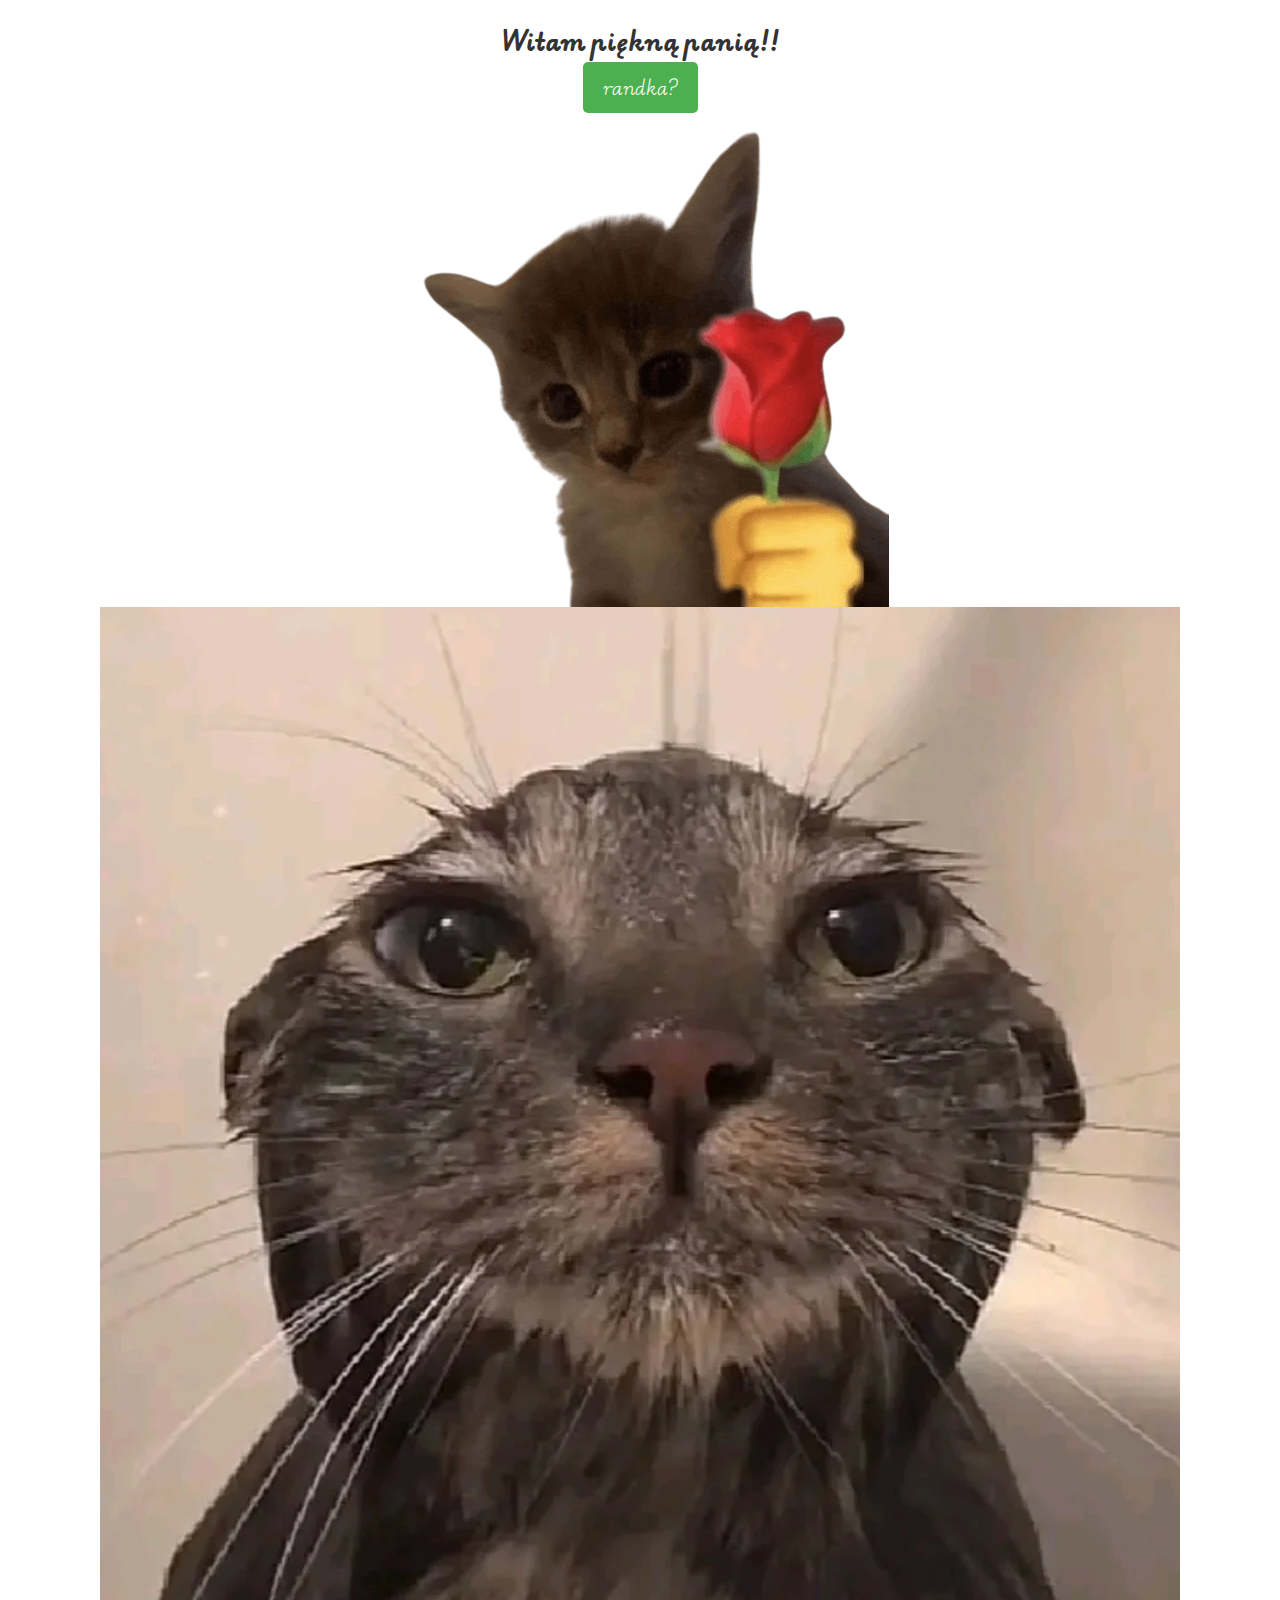
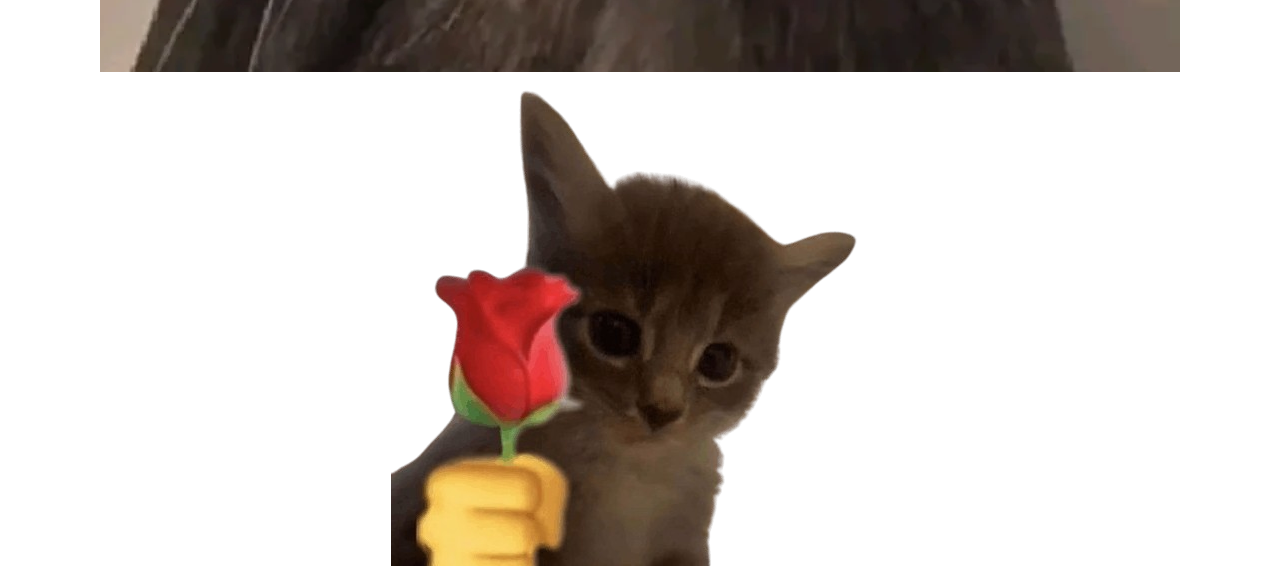
==== index.html @ 96831c80 "Add files via upload" ====
<!DOCTYPE html>
<html lang="pl-PL">
    <head>
        <meta charset="utf-8">
        <meta http-equiv="X-UA-Compatible" content="IE=edge">
        <title>Responsywna Strona</title>
        <meta name="viewport" content="width=device-width, initial-scale=1">
        <link rel="stylesheet" href="css/style_main.css">
        <script src="https://code.jquery.com/jquery-3.6.0.min.js"></script>
    </head>
    <body>

        <main class="main">
            <h1>Witam piękną panią!!</h1>
            <button type="button" class="button_pierwszy">randka?</button>
            <img src="assets/cat1.png" alt="kotek1" id="catflower" class="hidden">
            <img src="assets/cat-sweating.webp" alt="kotek co sie poci" id="catsweating" class="visible">
            <img src="assets/cat1-rev.png" alt="kotek2" id="catflower1" class="hidden">
        </main>
        
        <script src="scripts/script.js"></script>
    </body>
</html>
---- css/style_main.css ----
@import url('https://fonts.googleapis.com/css2?family=Edu+AU+VIC+WA+NT+Pre:wght@400..700&display=swap');


*{
    margin: 0;
    padding: 0;
    box-sizing: border-box;
    font-family: 'Edu AU VIC WA NT Pre';
}

/* Ogólne style */
body {
    margin: 0;
    padding: 0;
    width: 100%;
    min-height: 100vh;
    font-family: Arial, sans-serif;
}

.main {
    display: flex;
    flex-direction: column;
    align-items: center;
    padding: 20px;
}

h1 {
    font-size: 24px;
    text-align: center;
    color: #333;
}

.button_pierwszy {
    padding: 10px 20px;
    background-color: #4CAF50;
    color: white;
    border: none;
    border-radius: 5px;
    cursor: pointer;
    font-size: 18px;
}

.button_pierwszy:hover {
    background-color: #45a049;
}

img {
    max-width: 100%;
    height: auto;
}

#catflower, #catflower1, #catsweating {
    max-width: 90%;
}

.photo_gallery {
    width: 90%;
    max-width: 1200px;
    display: flex;
    flex-wrap: wrap;
    gap: 20px;
    justify-content: center;
}

/* Styl dla formularzy */
.main_kalendarz input, .main_kalendarz button {
    width: 80%;
    padding: 10px;
    margin-bottom: 10px;
}

/* Media Queries */
@media (max-width: 768px) {
    .main {
        flex-direction: column;
        padding: 20px;
    }

    h1 {
        font-size: 20px;
    }

    .photo_gallery {
        gap: 15px;
    }

    .button_pierwszy {
        width: 100%;
        font-size: 16px;
    }
}

@media (max-width: 480px) {
    h1 {
        font-size: 18px;
    }

    .button_pierwszy {
        width: 100%;
        font-size: 14px;
        padding: 8px 16px;
    }
}
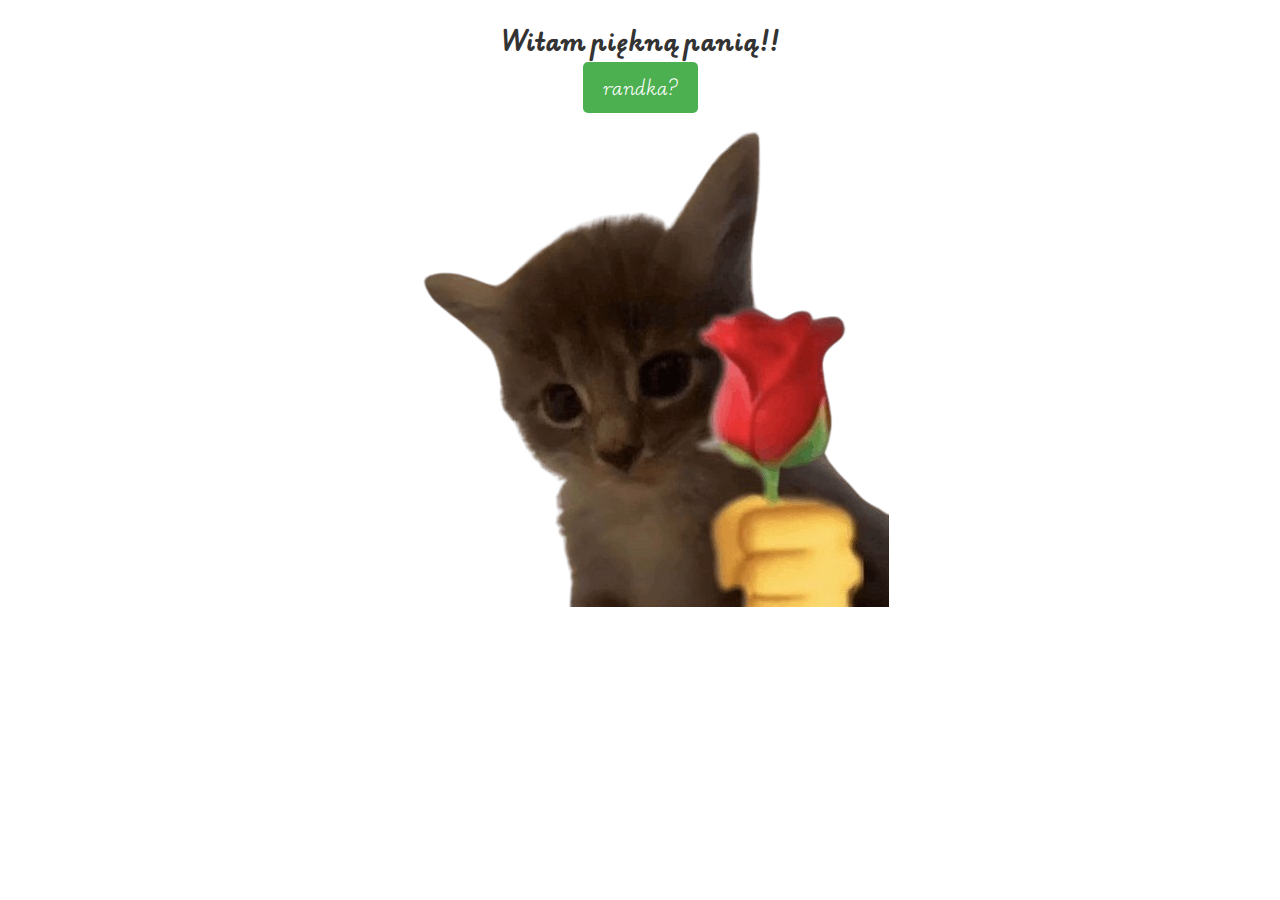
==== commit bafe7dec: "Add files via upload" ====
--- a/index.html
+++ b/index.html
@@ -14,8 +14,7 @@
             <h1>Witam piękną panią!!</h1>
             <button type="button" class="button_pierwszy">randka?</button>
             <img src="assets/cat1.png" alt="kotek1" id="catflower" class="hidden">
-            <img src="assets/cat-sweating.webp" alt="kotek co sie poci" id="catsweating" class="visible">
-            <img src="assets/cat1-rev.png" alt="kotek2" id="catflower1" class="hidden">
+           
         </main>
         
         <script src="scripts/script.js"></script>
